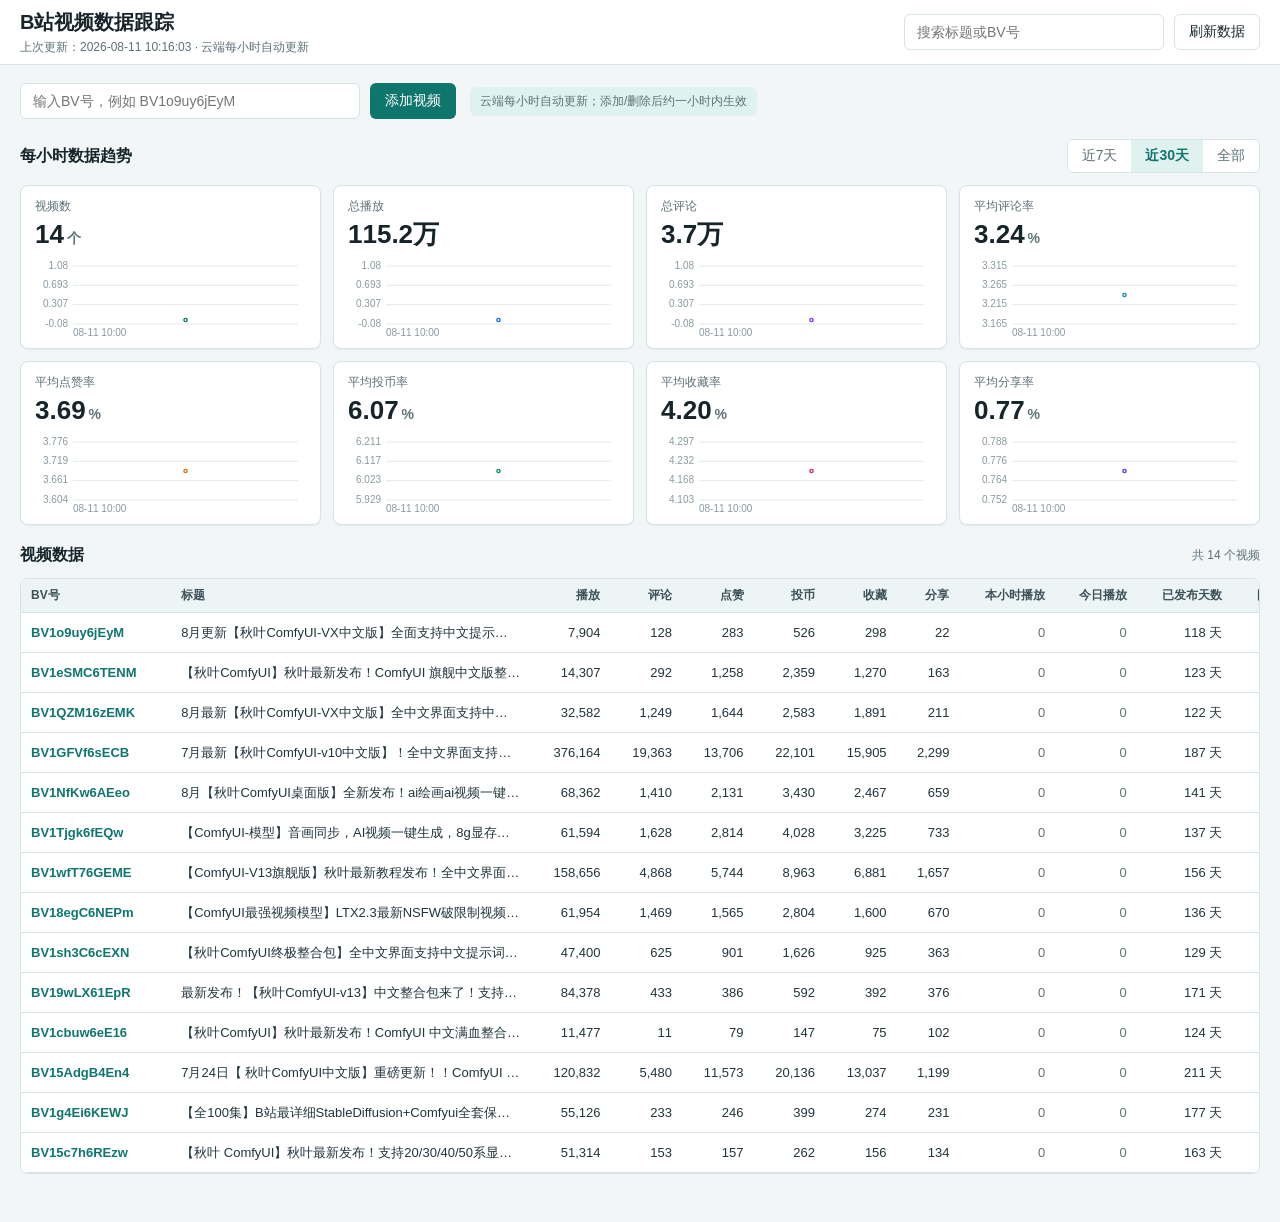
==== docs/index.html @ 8bca088c "docs: use docs directory for GitHub Pages" ====
<!DOCTYPE html>
<html lang="zh-CN">
<head>
  <meta charset="UTF-8">
  <meta name="viewport" content="width=device-width, initial-scale=1.0">
  <title>B站视频数据跟踪</title>
  <link rel="stylesheet" href="./style.css">
</head>
<body>
  <header class="topbar">
    <div class="topbar-inner">
      <div class="brand">
        <h1>B站视频数据跟踪</h1>
        <p id="statusLine" class="status-line">正在加载数据…</p>
      </div>
      <div class="top-actions">
        <input id="searchInput" class="input search-input" type="search" placeholder="搜索标题或BV号" autocomplete="off">
        <button id="refreshBtn" class="btn btn-outline" type="button">刷新数据</button>
      </div>
    </div>
  </header>

  <main class="page">
    <section class="add-bar" aria-label="添加视频">
      <form id="addForm" class="add-form">
        <input id="bvInput" class="input" type="text" placeholder="输入BV号，例如 BV1o9uy6jEyM" autocomplete="off">
        <button class="btn btn-primary" type="submit">添加视频</button>
      </form>
      <span class="cloud-hint">云端每小时自动更新；添加/删除后约一小时内生效</span>
      <span id="message" class="message" role="status"></span>
    </section>

    <section class="chart-head">
      <h2>每小时数据趋势</h2>
      <div id="periodButtons" class="segmented" role="group" aria-label="图表时间范围">
        <button type="button" data-days="7">近7天</button>
        <button type="button" data-days="30" class="active">近30天</button>
        <button type="button" data-days="0">全部</button>
      </div>
    </section>

    <section id="cards" class="cards" aria-label="总览卡片"></section>

    <section class="table-section">
      <div class="table-head">
        <h2>视频数据</h2>
        <span id="tableCount" class="table-count"></span>
      </div>
      <div class="table-wrap">
        <table id="videoTable">
          <thead>
            <tr>
              <th class="col-bvid">BV号</th>
              <th class="col-title">标题</th>
              <th>播放</th>
              <th>评论</th>
              <th>点赞</th>
              <th>投币</th>
              <th>收藏</th>
              <th>分享</th>
              <th>本小时播放</th>
              <th>今日播放</th>
              <th>已发布天数</th>
              <th>日均播放</th>
              <th>评论率</th>
              <th>点赞率</th>
              <th>投币率</th>
              <th>收藏率</th>
              <th>分享率</th>
              <th class="col-action">操作</th>
            </tr>
          </thead>
          <tbody id="videoTableBody"></tbody>
        </table>
        <div id="emptyState" class="empty-state" hidden>没有匹配的视频</div>
      </div>
    </section>
  </main>

  <div id="chartTooltip" class="chart-tooltip" hidden></div>

  <script src="./charts.js"></script>
  <script src="./app.js"></script>
</body>
</html>
---- docs/style.css ----
:root {
  --bg: #f2f6f7;
  --panel: #ffffff;
  --text: #17252b;
  --muted: #5e7178;
  --line: #d8e3e6;
  --accent: #0f766e;
  --accent-soft: #e0f2f0;
  --warm: #d97706;
  --danger: #b42318;
  --shadow: 0 1px 2px rgba(23, 37, 43, 0.06);
}

* {
  box-sizing: border-box;
}

html,
body {
  margin: 0;
  padding: 0;
  background: var(--bg);
  color: var(--text);
  font-family: "Microsoft YaHei", "PingFang SC", "Segoe UI", Arial, sans-serif;
  font-size: 14px;
  letter-spacing: 0;
}

button,
input {
  font: inherit;
  letter-spacing: 0;
}

.topbar {
  background: var(--panel);
  border-bottom: 1px solid var(--line);
  position: sticky;
  top: 0;
  z-index: 20;
}

.topbar-inner,
.page {
  max-width: 1480px;
  margin: 0 auto;
  padding-left: 20px;
  padding-right: 20px;
}

.topbar-inner {
  min-height: 64px;
  display: flex;
  align-items: center;
  justify-content: space-between;
  gap: 16px;
}

.brand h1 {
  margin: 0;
  font-size: 20px;
  font-weight: 700;
}

.status-line {
  margin: 3px 0 0;
  font-size: 12px;
  color: var(--muted);
}

.status-line .error-text {
  color: var(--danger);
}

.top-actions {
  display: flex;
  align-items: center;
  gap: 10px;
}

.search-input {
  width: 260px;
}

.input {
  height: 36px;
  padding: 0 12px;
  border: 1px solid var(--line);
  border-radius: 6px;
  background: var(--panel);
  color: var(--text);
  outline: none;
}

.input:focus {
  border-color: var(--accent);
  box-shadow: 0 0 0 3px rgba(15, 118, 110, 0.14);
}

.btn {
  height: 36px;
  padding: 0 14px;
  border: 1px solid transparent;
  border-radius: 6px;
  cursor: pointer;
  white-space: nowrap;
  transition: background 0.15s ease, border-color 0.15s ease;
}

.btn-primary {
  background: var(--accent);
  color: #fff;
}

.btn-primary:hover {
  background: #0b635d;
}

.btn-outline {
  background: var(--panel);
  border-color: var(--line);
  color: var(--text);
}

.btn-outline:hover {
  border-color: var(--accent);
  color: var(--accent);
}

.btn:disabled {
  opacity: 0.6;
  cursor: default;
}

.btn-danger {
  background: transparent;
  border-color: transparent;
  color: var(--danger);
  padding: 2px 6px;
  height: auto;
  font-size: 12px;
}

.btn-danger:hover {
  background: #fdecea;
}

.page {
  padding-top: 18px;
  padding-bottom: 48px;
}

.add-bar {
  display: flex;
  align-items: center;
  gap: 14px;
  flex-wrap: wrap;
  margin-bottom: 18px;
}

.add-form {
  display: flex;
  gap: 10px;
}

.add-form .input {
  width: 340px;
}

.message {
  font-size: 13px;
  color: var(--muted);
}

.cloud-hint {
  font-size: 12px;
  color: var(--muted);
  background: var(--accent-soft);
  border-radius: 6px;
  padding: 6px 10px;
}

.message.error {
  color: var(--danger);
}

.message.success {
  color: var(--accent);
}

.chart-head,
.table-head {
  display: flex;
  align-items: center;
  justify-content: space-between;
  gap: 12px;
  margin: 20px 0 12px;
}

.chart-head h2,
.table-head h2 {
  margin: 0;
  font-size: 16px;
  font-weight: 700;
}

.segmented {
  display: inline-flex;
  border: 1px solid var(--line);
  border-radius: 6px;
  overflow: hidden;
  background: var(--panel);
}

.segmented button {
  border: 0;
  background: transparent;
  color: var(--muted);
  padding: 7px 14px;
  cursor: pointer;
}

.segmented button.active {
  background: var(--accent-soft);
  color: var(--accent);
  font-weight: 600;
}

.cards {
  display: grid;
  grid-template-columns: repeat(4, minmax(0, 1fr));
  gap: 12px;
}

.metric-card {
  background: var(--panel);
  border: 1px solid var(--line);
  border-radius: 8px;
  padding: 12px 14px 8px;
  box-shadow: var(--shadow);
  min-width: 0;
}

.metric-label {
  font-size: 12px;
  color: var(--muted);
  margin-bottom: 4px;
}

.metric-value {
  font-size: 26px;
  font-weight: 700;
  line-height: 1.2;
  font-variant-numeric: tabular-nums;
}

.metric-value small {
  font-size: 14px;
  font-weight: 600;
  color: var(--muted);
  margin-left: 3px;
}

.metric-card canvas {
  width: 100%;
  height: 82px;
  display: block;
  margin-top: 8px;
}

.table-section {
  margin-top: 8px;
}

.table-count {
  color: var(--muted);
  font-size: 12px;
}

.table-wrap {
  overflow: auto;
  border: 1px solid var(--line);
  border-radius: 8px;
  background: var(--panel);
  max-height: 70vh;
  position: relative;
}

table {
  width: 100%;
  border-collapse: separate;
  border-spacing: 0;
  min-width: 1720px;
  font-size: 13px;
}

th,
td {
  padding: 8px 10px;
  border-bottom: 1px solid var(--line);
  text-align: right;
  white-space: nowrap;
  font-variant-numeric: tabular-nums;
}

th {
  position: sticky;
  top: 0;
  z-index: 2;
  background: #edf4f5;
  color: #3c5158;
  font-weight: 600;
  font-size: 12px;
}

td {
  color: #22343b;
}

tbody tr:hover td {
  background: #f6fbfa;
}

.col-bvid,
th.col-bvid {
  text-align: left;
  position: sticky;
  left: 0;
  z-index: 3;
  background: #fff;
}

th.col-bvid {
  background: #edf4f5;
}

.col-title,
th.col-title {
  text-align: left;
}

.col-title {
  max-width: 300px;
  overflow: hidden;
  text-overflow: ellipsis;
}

.bvid-link {
  color: var(--accent);
  text-decoration: none;
  font-weight: 600;
}

.bvid-link:hover {
  text-decoration: underline;
}

.num-strong {
  color: var(--warm);
  font-weight: 700;
}

.num-muted {
  color: var(--muted);
}

.empty-state {
  padding: 32px;
  text-align: center;
  color: var(--muted);
}

.chart-tooltip {
  position: fixed;
  pointer-events: none;
  background: rgba(23, 37, 43, 0.92);
  color: #fff;
  border-radius: 6px;
  padding: 7px 9px;
  font-size: 12px;
  line-height: 1.5;
  z-index: 50;
  transform: translate(10px, -50%);
  white-space: nowrap;
}

@media (max-width: 1180px) {
  .cards {
    grid-template-columns: repeat(2, minmax(0, 1fr));
  }
}

@media (max-width: 720px) {
  .topbar-inner {
    flex-direction: column;
    align-items: stretch;
    padding-top: 12px;
    padding-bottom: 12px;
  }

  .top-actions {
    flex-direction: column;
  }

  .search-input {
    width: 100%;
  }

  .add-form {
    width: 100%;
  }

  .add-form .input {
    width: 0;
    flex: 1;
  }

  .cards {
    grid-template-columns: 1fr;
  }

  .chart-head,
  .table-head {
    align-items: flex-start;
    flex-direction: column;
  }
}
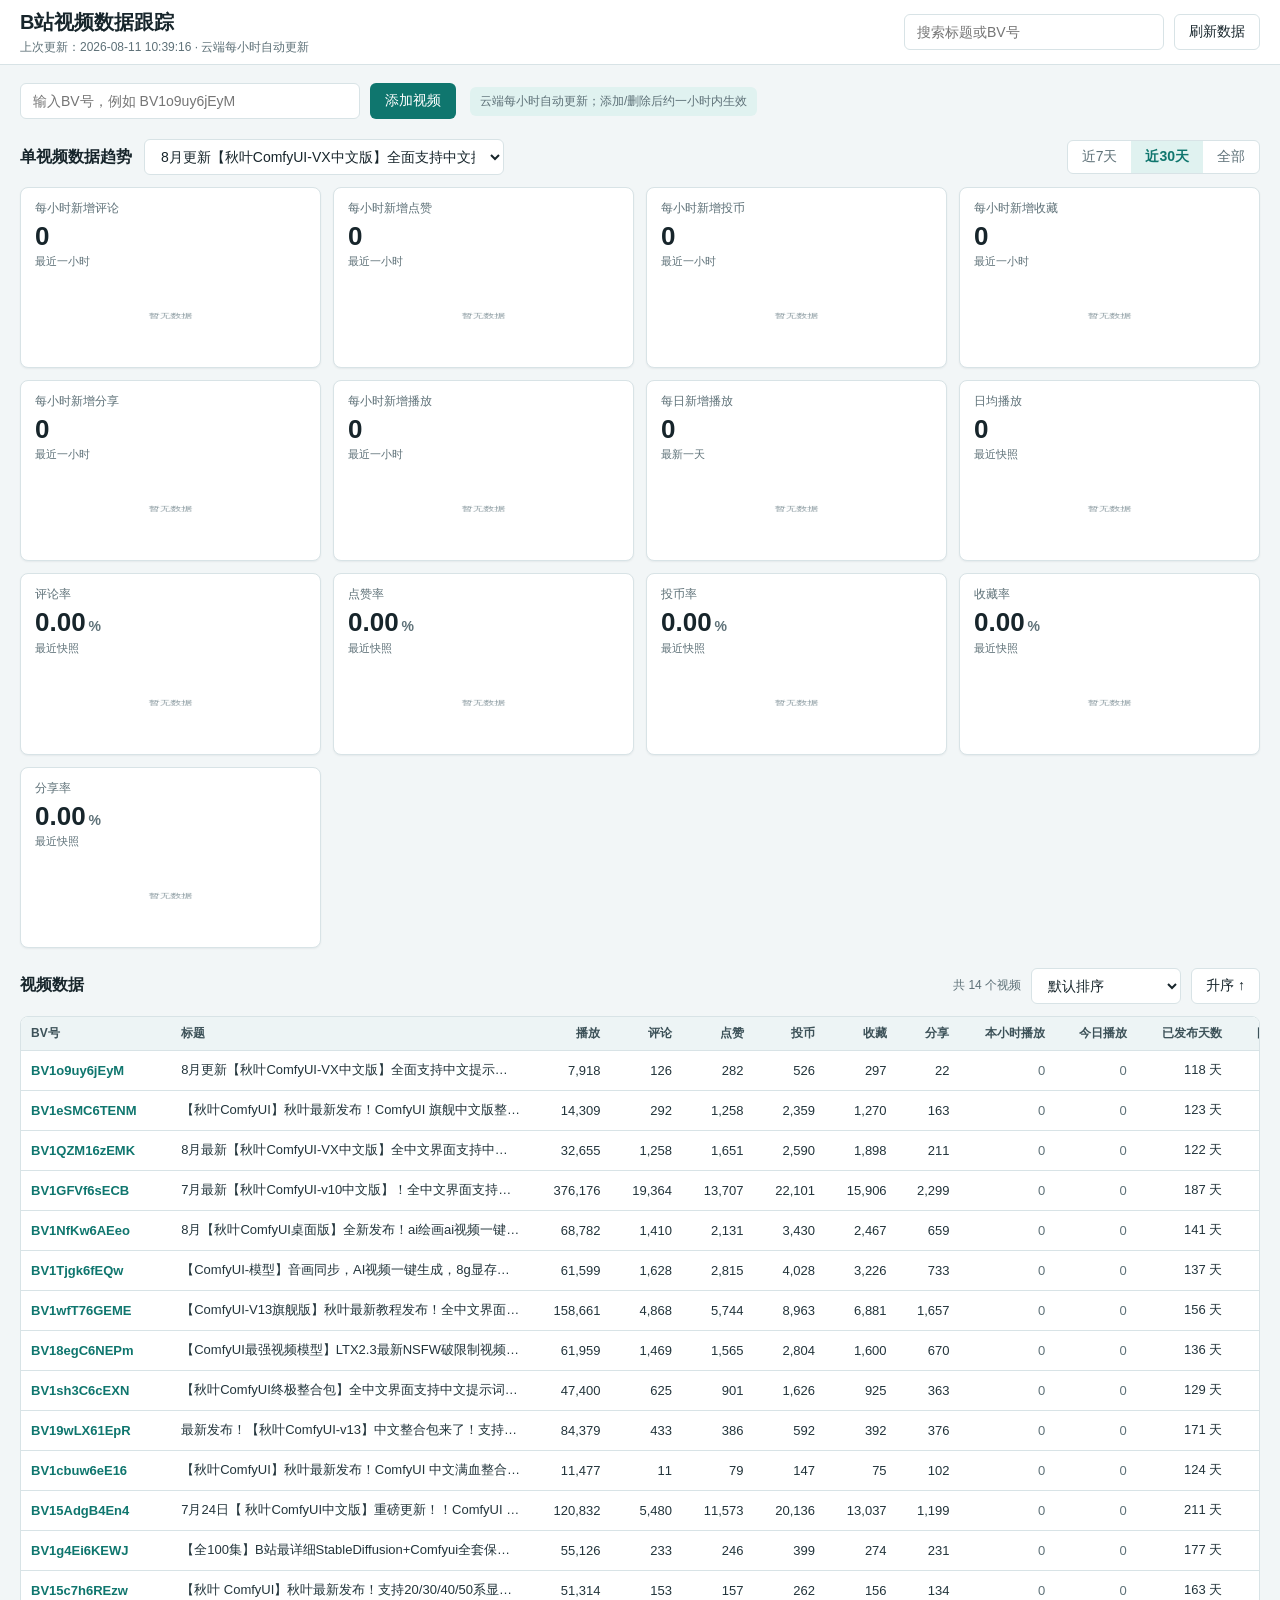
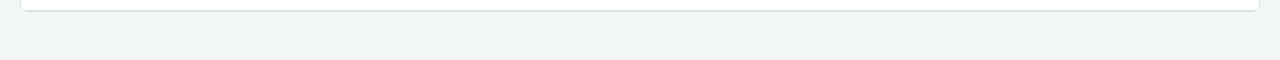
==== commit afadc730: "feat: add per-video trends and video table sorting" ====
--- a/docs/index.html
+++ b/docs/index.html
@@ -4,6 +4,7 @@
   <meta charset="UTF-8">
   <meta name="viewport" content="width=device-width, initial-scale=1.0">
   <title>B站视频数据跟踪</title>
+  <link rel="icon" href="data:,">
   <link rel="stylesheet" href="./style.css">
 </head>
 <body>
@@ -31,7 +32,10 @@
     </section>
 
     <section class="chart-head">
-      <h2>每小时数据趋势</h2>
+      <div class="chart-tools">
+        <h2>单视频数据趋势</h2>
+        <select id="videoSelect" class="input select-input" aria-label="选择视频"></select>
+      </div>
       <div id="periodButtons" class="segmented" role="group" aria-label="图表时间范围">
         <button type="button" data-days="7">近7天</button>
         <button type="button" data-days="30" class="active">近30天</button>
@@ -39,34 +43,38 @@
       </div>
     </section>
 
-    <section id="cards" class="cards" aria-label="总览卡片"></section>
+    <section id="cards" class="cards" aria-label="单视频趋势卡片"></section>
 
     <section class="table-section">
       <div class="table-head">
         <h2>视频数据</h2>
-        <span id="tableCount" class="table-count"></span>
+        <div class="table-tools">
+          <span id="tableCount" class="table-count"></span>
+          <select id="sortSelect" class="input select-input sort-select" aria-label="排序字段"></select>
+          <button id="sortDirBtn" class="btn btn-outline sort-dir-btn" type="button" aria-label="切换排序方向">升序 ↑</button>
+        </div>
       </div>
       <div class="table-wrap">
         <table id="videoTable">
           <thead>
             <tr>
-              <th class="col-bvid">BV号</th>
-              <th class="col-title">标题</th>
-              <th>播放</th>
-              <th>评论</th>
-              <th>点赞</th>
-              <th>投币</th>
-              <th>收藏</th>
-              <th>分享</th>
-              <th>本小时播放</th>
-              <th>今日播放</th>
-              <th>已发布天数</th>
-              <th>日均播放</th>
-              <th>评论率</th>
-              <th>点赞率</th>
-              <th>投币率</th>
-              <th>收藏率</th>
-              <th>分享率</th>
+              <th class="col-bvid sortable" data-sort="bvid">BV号</th>
+              <th class="col-title sortable" data-sort="title">标题</th>
+              <th class="sortable" data-sort="view">播放</th>
+              <th class="sortable" data-sort="reply">评论</th>
+              <th class="sortable" data-sort="like">点赞</th>
+              <th class="sortable" data-sort="coin">投币</th>
+              <th class="sortable" data-sort="favorite">收藏</th>
+              <th class="sortable" data-sort="share">分享</th>
+              <th class="sortable" data-sort="hour_plays">本小时播放</th>
+              <th class="sortable" data-sort="today_plays">今日播放</th>
+              <th class="sortable" data-sort="published_days">已发布天数</th>
+              <th class="sortable" data-sort="avg_daily_plays">日均播放</th>
+              <th class="sortable" data-sort="comment_rate">评论率</th>
+              <th class="sortable" data-sort="like_rate">点赞率</th>
+              <th class="sortable" data-sort="coin_rate">投币率</th>
+              <th class="sortable" data-sort="favorite_rate">收藏率</th>
+              <th class="sortable" data-sort="share_rate">分享率</th>
               <th class="col-action">操作</th>
             </tr>
           </thead>
--- a/docs/style.css
+++ b/docs/style.css
@@ -27,7 +27,8 @@
 }
 
 button,
-input {
+input,
+select {
   font: inherit;
   letter-spacing: 0;
 }
@@ -76,6 +77,35 @@
   display: flex;
   align-items: center;
   gap: 10px;
+}
+
+.chart-tools {
+  display: flex;
+  align-items: center;
+  gap: 12px;
+  flex-wrap: wrap;
+}
+
+.select-input {
+  min-width: 220px;
+  max-width: 360px;
+}
+
+.table-tools {
+  display: flex;
+  align-items: center;
+  justify-content: flex-end;
+  gap: 10px;
+  flex-wrap: wrap;
+}
+
+.sort-select {
+  min-width: 150px;
+  max-width: 220px;
+}
+
+.sort-dir-btn {
+  white-space: nowrap;
 }
 
 .search-input {
@@ -261,6 +291,12 @@
   margin-left: 3px;
 }
 
+.metric-note {
+  font-size: 11px;
+  color: var(--muted);
+  margin-top: 2px;
+}
+
 .metric-card canvas {
   width: 100%;
   height: 82px;
@@ -313,6 +349,25 @@
   font-size: 12px;
 }
 
+th.sortable {
+  cursor: pointer;
+  user-select: none;
+}
+
+th.sortable:hover {
+  color: var(--accent);
+}
+
+th.sorted {
+  background: #e4f0f1;
+  color: var(--accent);
+}
+
+th.sorted::after {
+  content: attr(data-arrow);
+  margin-left: 4px;
+}
+
 td {
   color: #22343b;
 }
@@ -402,6 +457,16 @@
     flex-direction: column;
   }
 
+  .chart-tools,
+  .table-tools {
+    width: 100%;
+  }
+
+  .select-input {
+    width: 100%;
+    max-width: none;
+  }
+
   .search-input {
     width: 100%;
   }
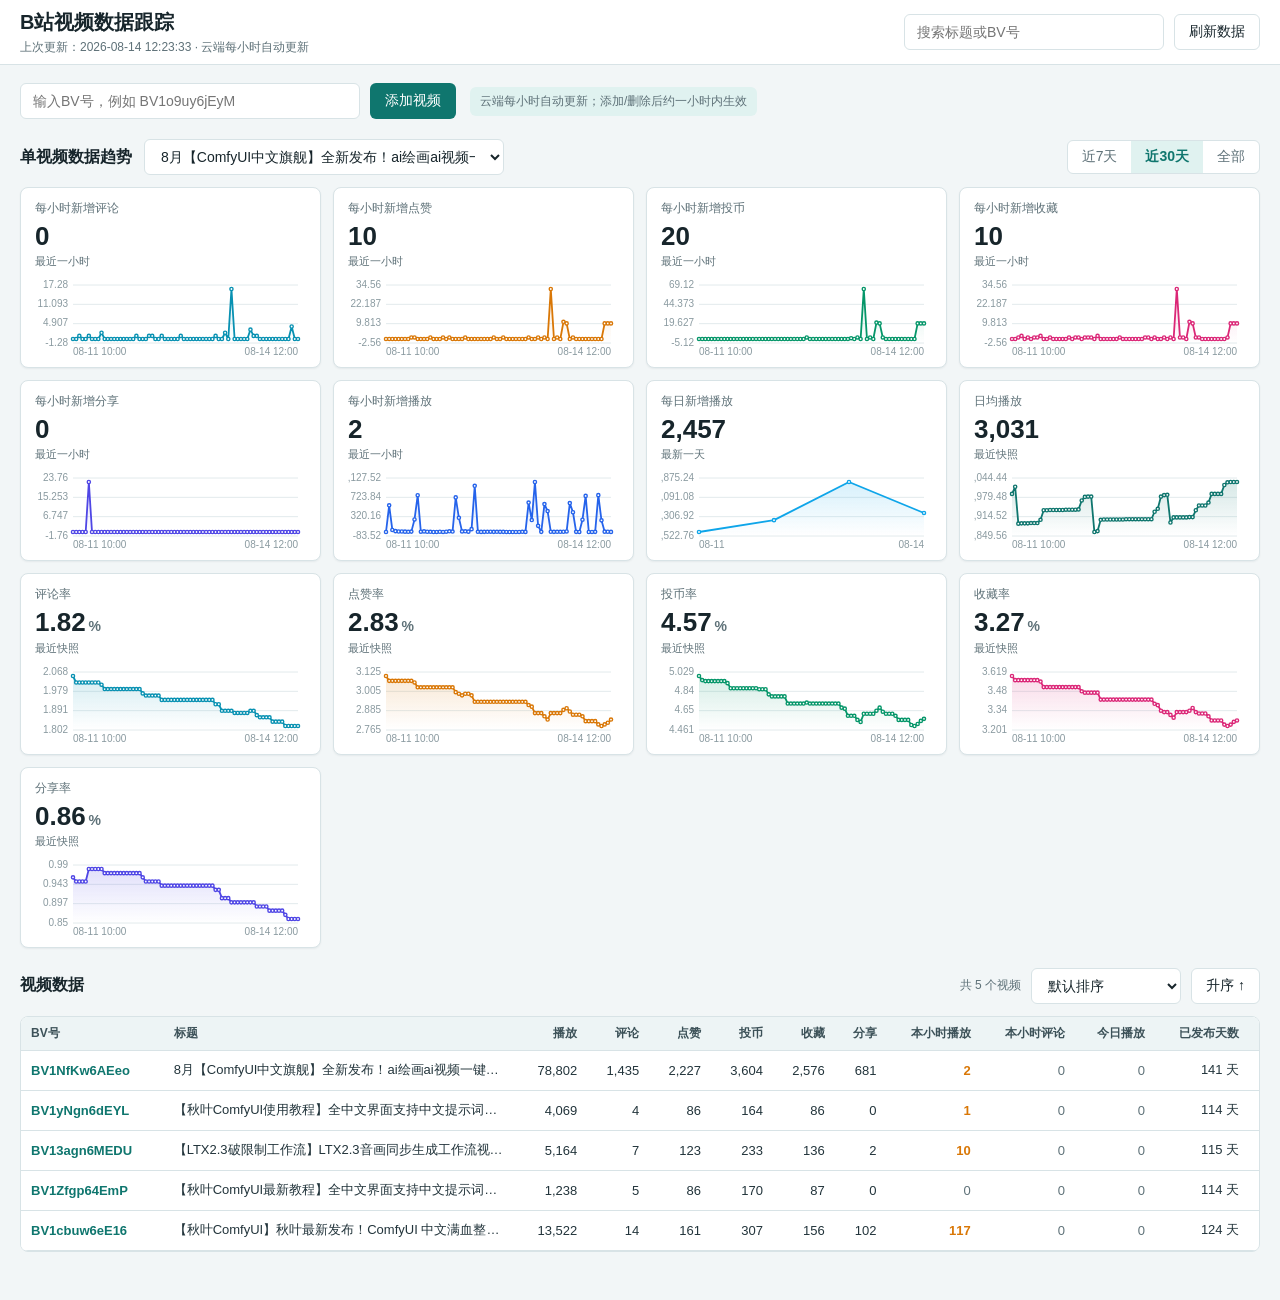
==== commit 878e6ed5: "feat: add hourly comments column" ====
--- a/docs/index.html
+++ b/docs/index.html
@@ -67,6 +67,7 @@
               <th class="sortable" data-sort="favorite">收藏</th>
               <th class="sortable" data-sort="share">分享</th>
               <th class="sortable" data-sort="hour_plays">本小时播放</th>
+              <th class="sortable" data-sort="hour_comments">本小时评论</th>
               <th class="sortable" data-sort="today_plays">今日播放</th>
               <th class="sortable" data-sort="published_days">已发布天数</th>
               <th class="sortable" data-sort="avg_daily_plays">日均播放</th>
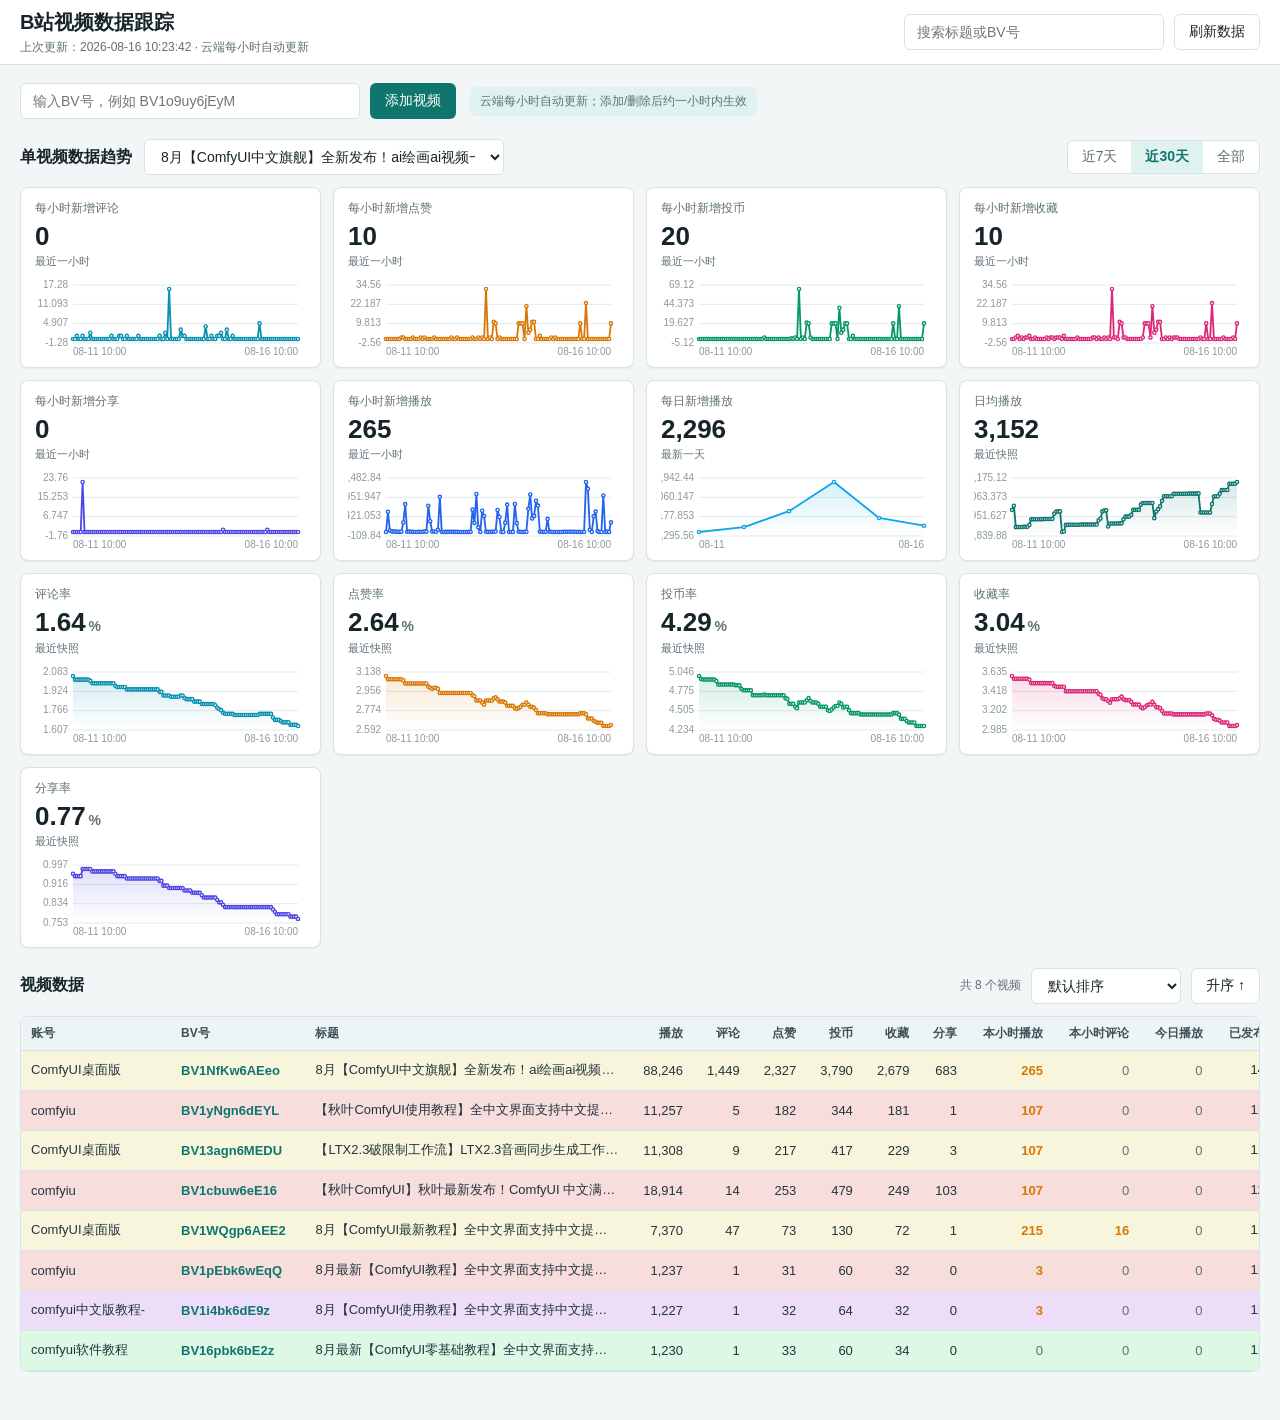
==== commit eaf9ba4f: "feat: add owner column and row colors" ====
--- a/docs/index.html
+++ b/docs/index.html
@@ -58,6 +58,7 @@
         <table id="videoTable">
           <thead>
             <tr>
+              <th class="col-owner sortable" data-sort="owner">账号</th>
               <th class="col-bvid sortable" data-sort="bvid">BV号</th>
               <th class="col-title sortable" data-sort="title">标题</th>
               <th class="sortable" data-sort="view">播放</th>
--- a/docs/style.css
+++ b/docs/style.css
@@ -373,18 +373,39 @@
 }
 
 tbody tr:hover td {
-  background: #f6fbfa;
-}
-
+  box-shadow: inset 0 0 0 1px var(--accent);
+}
+
+.col-owner,
+th.col-owner,
 .col-bvid,
 th.col-bvid {
   text-align: left;
   position: sticky;
+  z-index: 3;
+}
+
+.col-owner,
+th.col-owner {
   left: 0;
-  z-index: 3;
-  background: #fff;
-}
-
+  width: 150px;
+  min-width: 150px;
+  max-width: 150px;
+  overflow: hidden;
+  text-overflow: ellipsis;
+}
+
+.col-bvid,
+th.col-bvid {
+  left: 150px;
+}
+
+td.col-owner,
+td.col-bvid {
+  background: inherit;
+}
+
+th.col-owner,
 th.col-bvid {
   background: #edf4f5;
 }
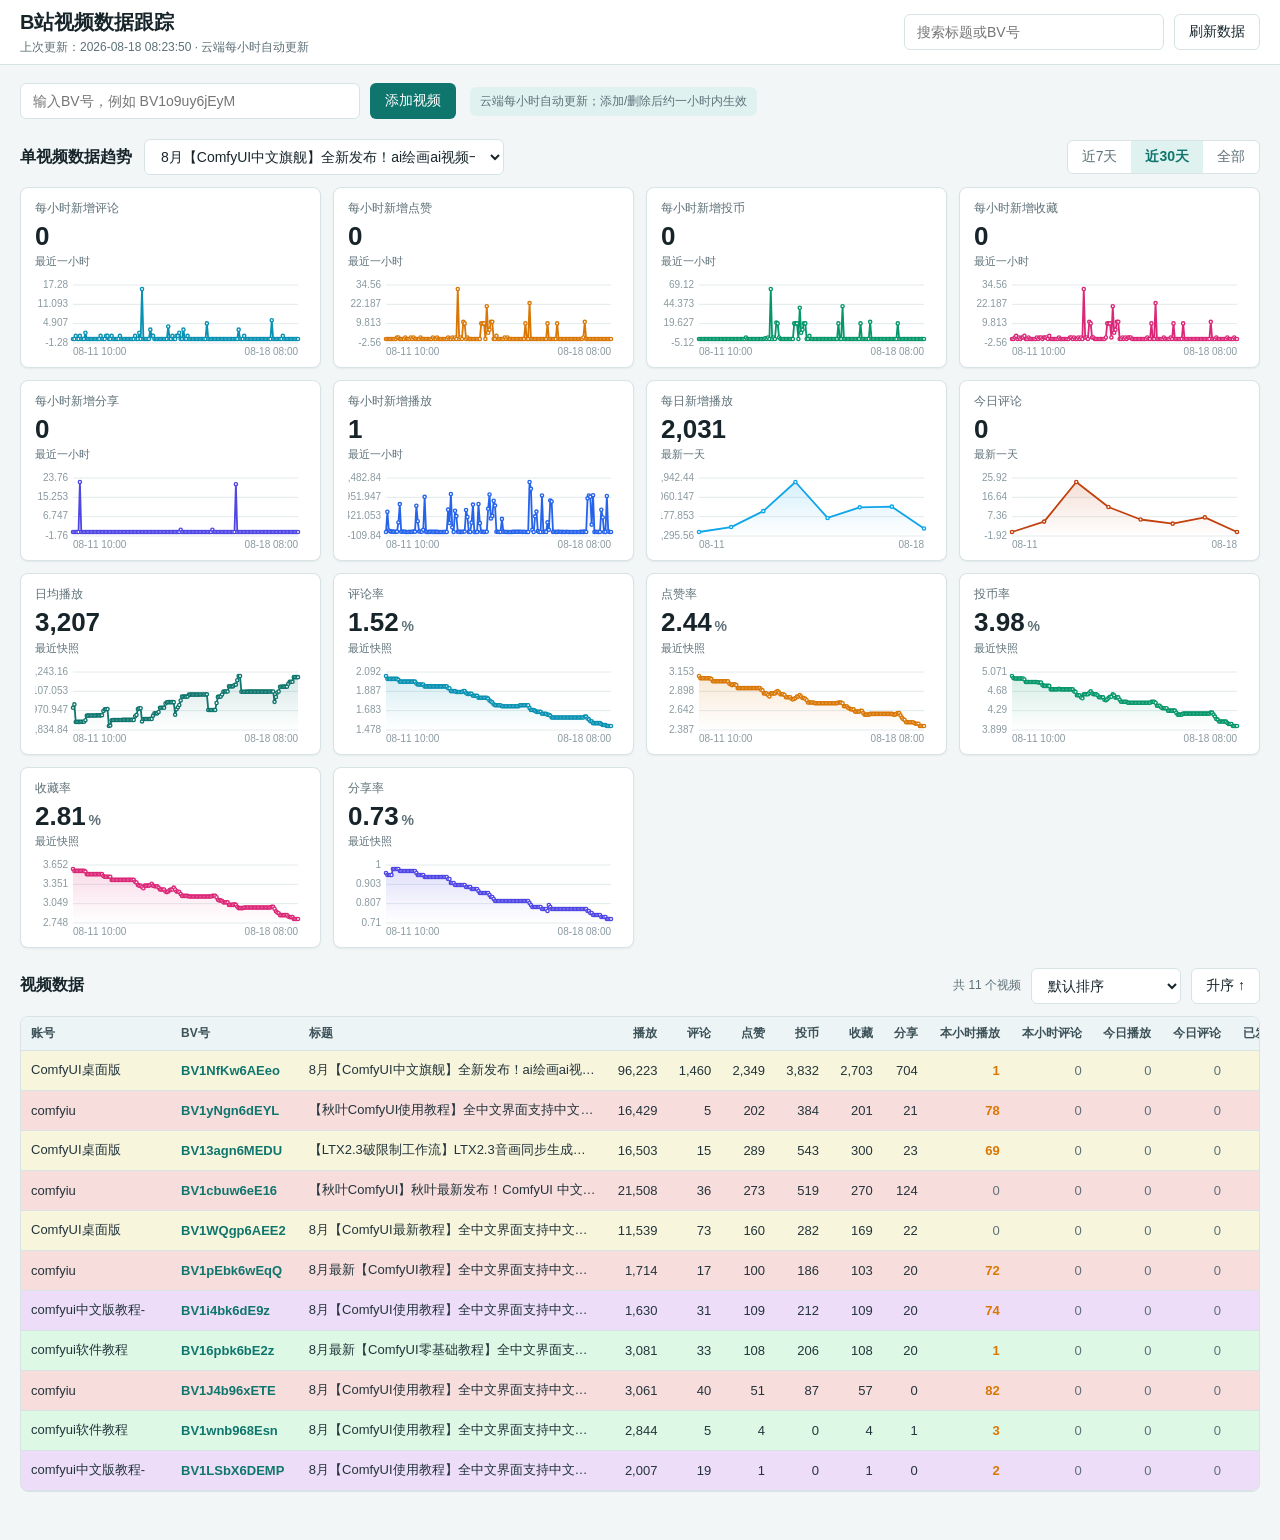
==== commit 495181ef: "feat: add today comments column and card" ====
--- a/docs/index.html
+++ b/docs/index.html
@@ -70,6 +70,7 @@
               <th class="sortable" data-sort="hour_plays">本小时播放</th>
               <th class="sortable" data-sort="hour_comments">本小时评论</th>
               <th class="sortable" data-sort="today_plays">今日播放</th>
+              <th class="sortable" data-sort="today_comments">今日评论</th>
               <th class="sortable" data-sort="published_days">已发布天数</th>
               <th class="sortable" data-sort="avg_daily_plays">日均播放</th>
               <th class="sortable" data-sort="comment_rate">评论率</th>
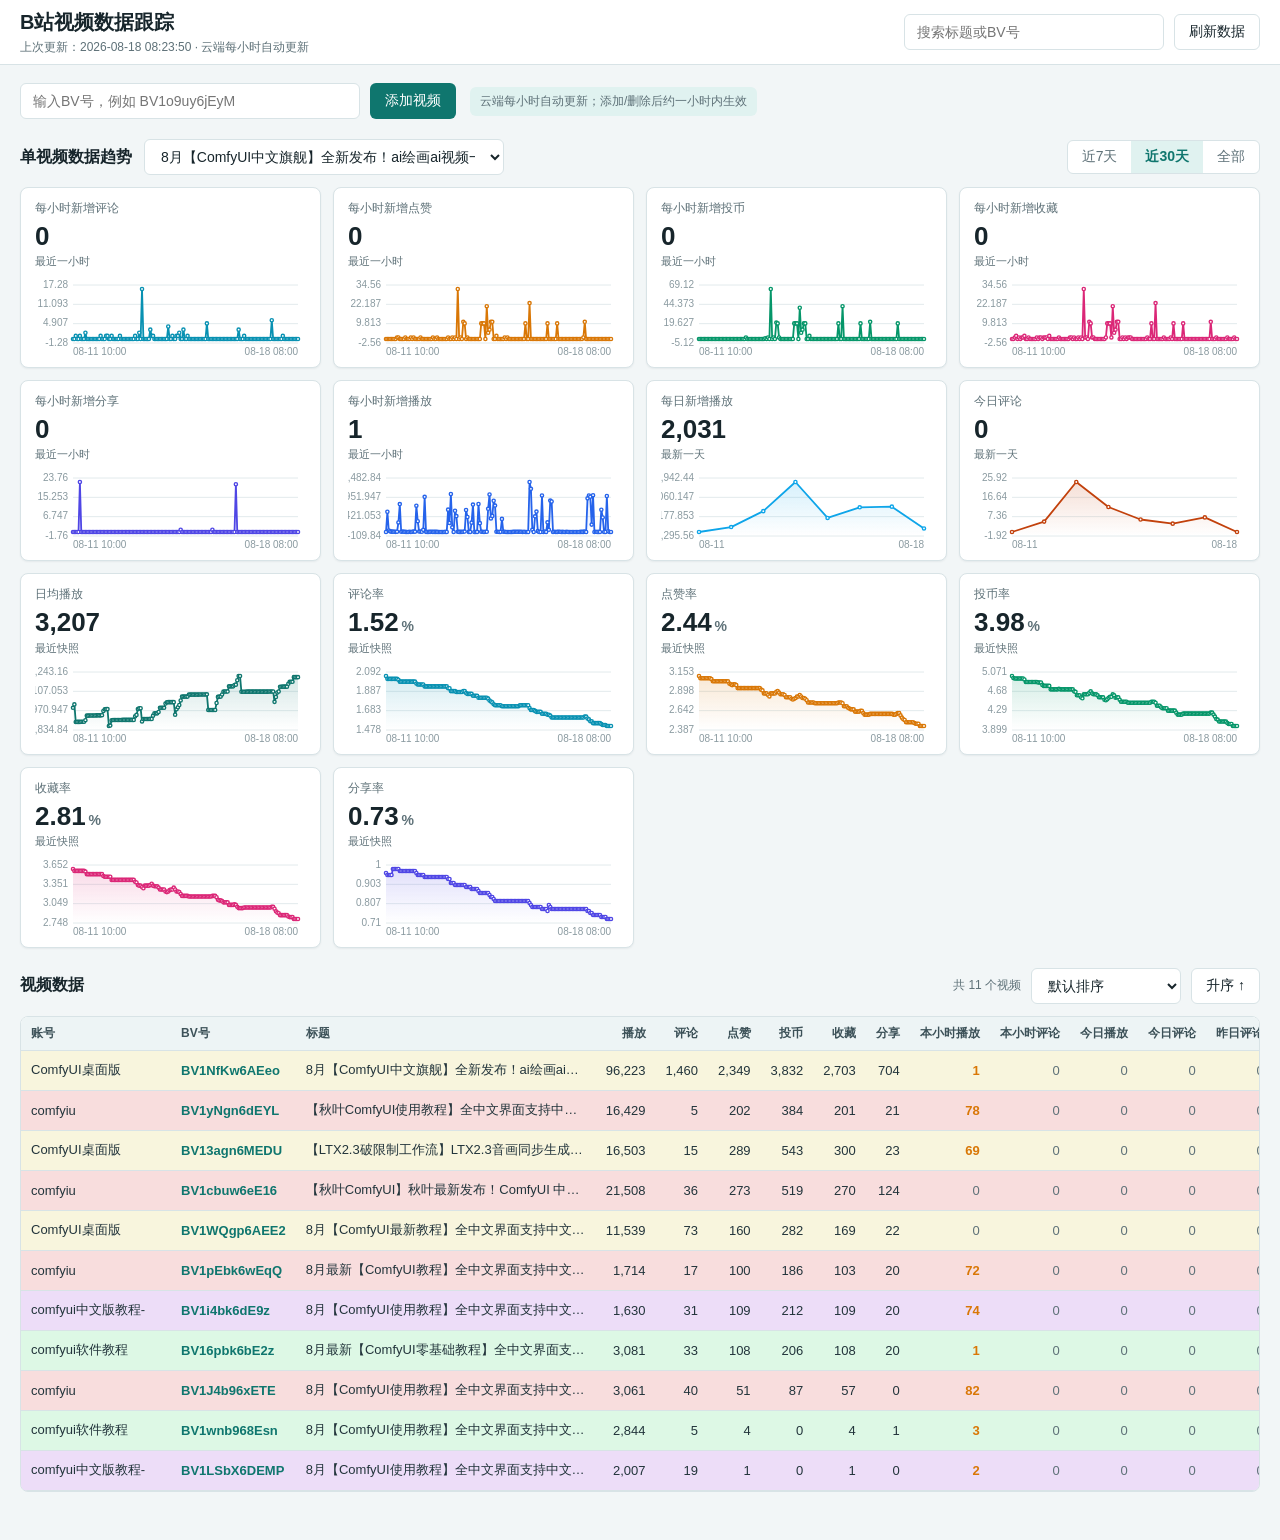
==== commit da23983b: "feat: add yesterday comments and plays columns" ====
--- a/docs/index.html
+++ b/docs/index.html
@@ -71,6 +71,8 @@
               <th class="sortable" data-sort="hour_comments">本小时评论</th>
               <th class="sortable" data-sort="today_plays">今日播放</th>
               <th class="sortable" data-sort="today_comments">今日评论</th>
+              <th class="sortable" data-sort="yesterday_comments">昨日评论</th>
+              <th class="sortable" data-sort="yesterday_plays">昨日播放</th>
               <th class="sortable" data-sort="published_days">已发布天数</th>
               <th class="sortable" data-sort="avg_daily_plays">日均播放</th>
               <th class="sortable" data-sort="comment_rate">评论率</th>
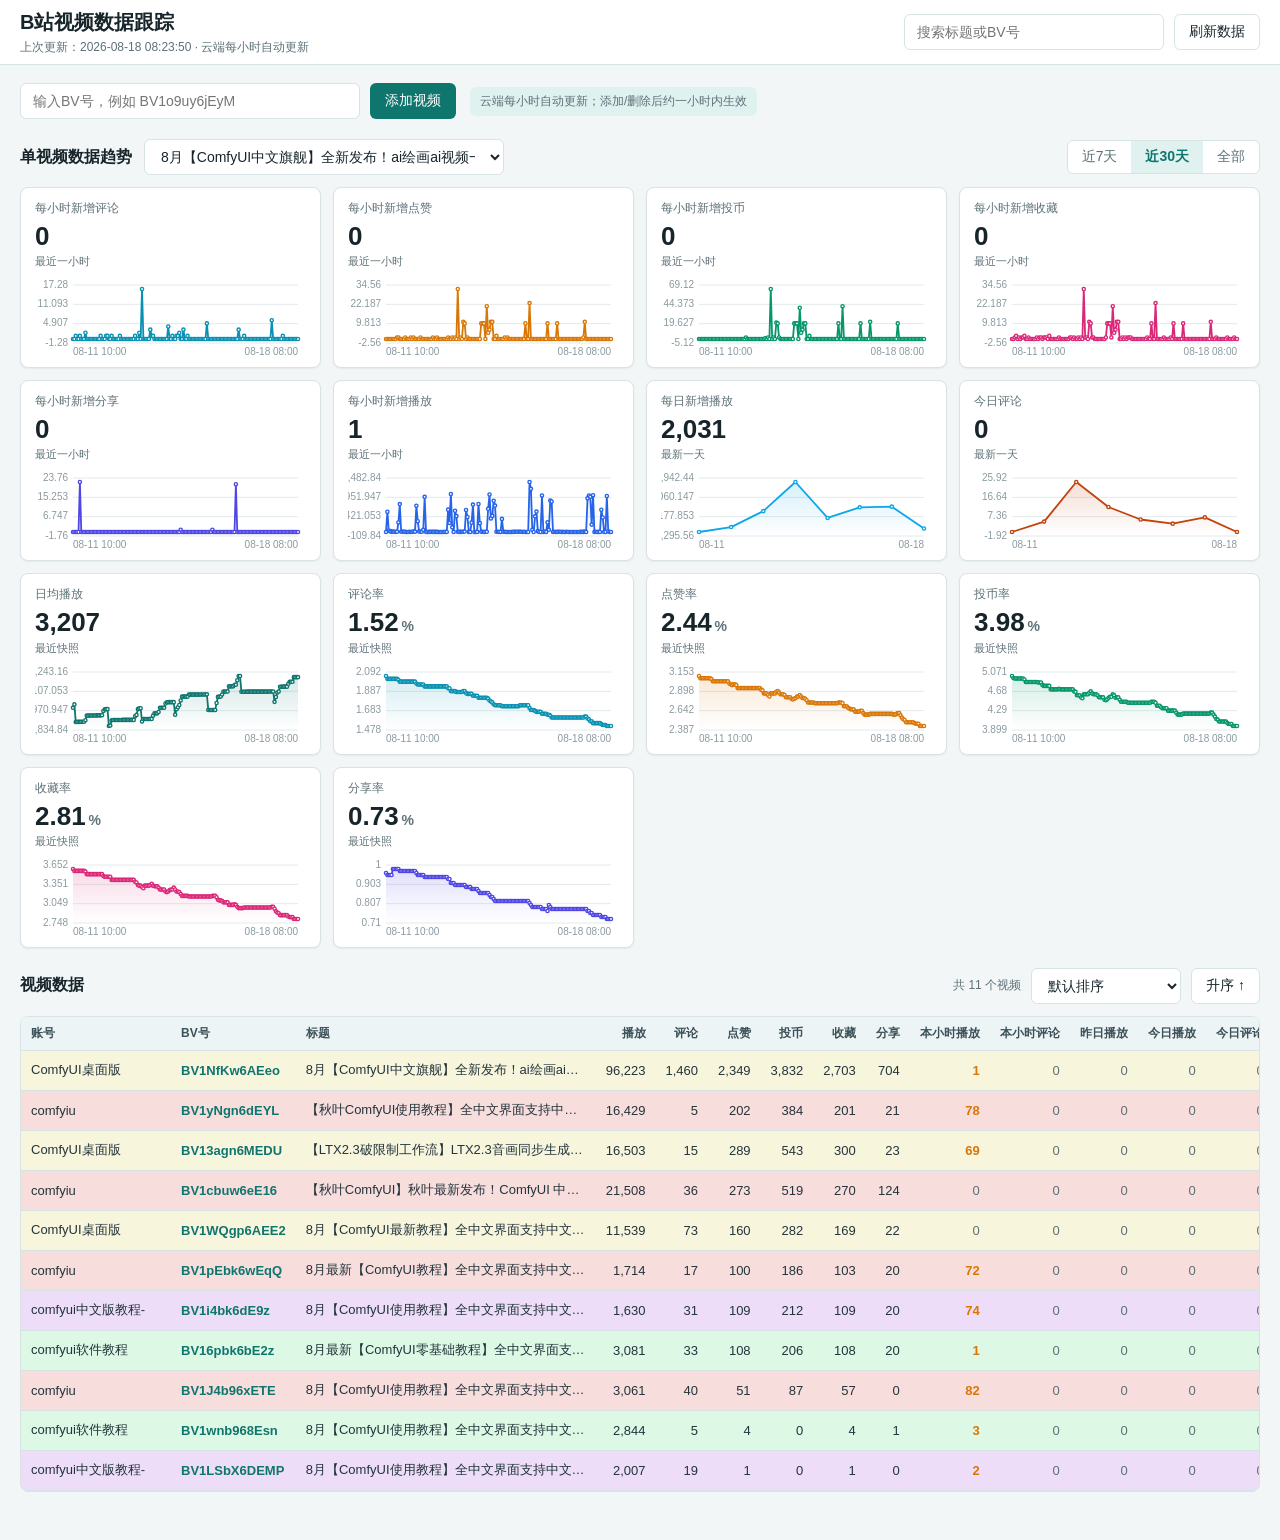
==== commit e827a662: "chore: move yesterday plays before today plays" ====
--- a/docs/index.html
+++ b/docs/index.html
@@ -69,10 +69,10 @@
               <th class="sortable" data-sort="share">分享</th>
               <th class="sortable" data-sort="hour_plays">本小时播放</th>
               <th class="sortable" data-sort="hour_comments">本小时评论</th>
+              <th class="sortable" data-sort="yesterday_plays">昨日播放</th>
               <th class="sortable" data-sort="today_plays">今日播放</th>
               <th class="sortable" data-sort="today_comments">今日评论</th>
               <th class="sortable" data-sort="yesterday_comments">昨日评论</th>
-              <th class="sortable" data-sort="yesterday_plays">昨日播放</th>
               <th class="sortable" data-sort="published_days">已发布天数</th>
               <th class="sortable" data-sort="avg_daily_plays">日均播放</th>
               <th class="sortable" data-sort="comment_rate">评论率</th>
